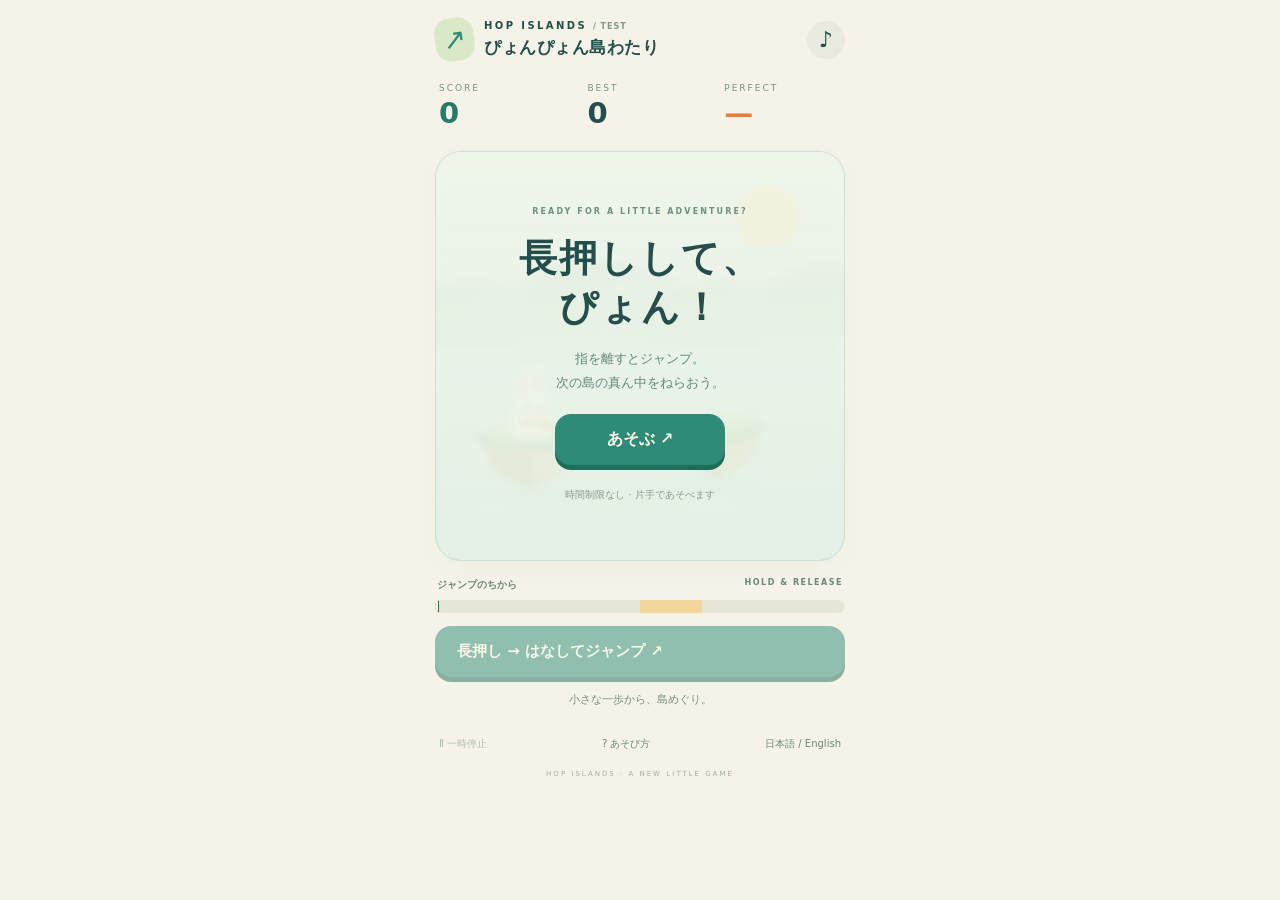
==== index.html @ eb9b7465 "Add playable Hop Islands prototype with mobile hold-and-release controls" ====
<!doctype html>
<html lang="ja"><head><meta charset="utf-8"><meta name="viewport" content="width=device-width,initial-scale=1,viewport-fit=cover"><meta name="theme-color" content="#f5f3e8"><meta name="description" content="長押しして、ぴょん！うさぎと島をわたる、片手で遊べるジャンプゲーム。"><title>ぴょんぴょん島わたり · HOP ISLANDS</title><link rel="stylesheet" href="style.css?v=1.0"></head>
<body><main>
<header><div class="logo"><span class="logo-mark" aria-hidden="true">↗</span><div><p class="eyebrow">HOP ISLANDS <span> / TEST</span></p><h1>ぴょんぴょん島わたり</h1></div></div><button id="sound" class="icon" aria-label="音を切り替え" aria-pressed="true">♪</button></header>
<section class="scoreboard" aria-label="スコア"><div><span>SCORE</span><strong id="score">0</strong></div><div><span>BEST</span><strong id="best">0</strong></div><div><span>PERFECT</span><strong id="streak">—</strong></div></section>
<section class="playfield" id="field" aria-label="島わたりゲーム"><canvas id="scene" width="780" height="820" aria-label="うさぎが次の島を目指すゲーム画面"></canvas><span class="sea-label" aria-hidden="true">A LITTLE LEAP, A NEW ADVENTURE.</span><div id="toast" aria-hidden="true"></div>
<div id="cover" class="cover"><span class="tiny">READY FOR A LITTLE ADVENTURE?</span><h2 id="coverTitle">長押しして、<br>ぴょん！</h2><p id="coverText">指を離すとジャンプ。<br>次の島の真ん中をねらおう。</p><button id="start" class="primary">あそぶ <span>↗</span></button><p class="micro" id="coverNote">時間制限なし · 片手であそべます</p></div></section>
<section class="controls"><div class="meter-label"><span id="powerLabel">ジャンプのちから</span><span id="powerWord">HOLD & RELEASE</span></div><div class="meter" id="meter" aria-hidden="true"><i id="sweet"></i><i id="fill"></i><b id="needle"></b></div><button id="jump" disabled aria-label="長押しして離すとジャンプ">長押し → はなしてジャンプ <span>↗</span></button><p id="message" role="status" aria-live="polite">小さな一歩から、島めぐり。</p></section>
<footer><button id="pause" disabled>Ⅱ 一時停止</button><button id="help">? あそび方</button><button id="language">日本語 / English</button></footer><p class="footnote">HOP ISLANDS · A NEW LITTLE GAME</p>
<dialog id="dialog" aria-labelledby="dialogTitle"><span class="tiny">HOP ISLANDS</span><h2 id="dialogTitle"></h2><p id="dialogText"></p><button id="dialogOK" class="primary">OK</button></dialog>
</main><script src="https://www.youtube.com/game_api/v1"></script><script src="engine.js?v=1.0"></script><script src="host.js?v=1.0"></script><script src="game.js?v=1.0"></script></body></html>
---- style.css ----
:root{color-scheme:light;--ink:#244e4c;--mint:#2d8b77;--paper:#f5f3e8;--orange:#f7a34e}*{box-sizing:border-box}body{margin:0;background:var(--paper);color:var(--ink);font-family:"Segoe UI",system-ui,-apple-system,sans-serif;touch-action:pan-y}button{font:inherit;cursor:pointer;color:inherit;border:0;touch-action:manipulation}button:focus-visible{outline:3px solid #e98238;outline-offset:3px}button:disabled{cursor:default;opacity:.5}main{max-width:450px;margin:auto;padding:max(18px,env(safe-area-inset-top)) 20px max(12px,env(safe-area-inset-bottom))}header{display:flex;align-items:center;justify-content:space-between;margin-bottom:22px}.logo{display:flex;gap:10px;align-items:center}.logo-mark{display:grid;place-items:center;background:#d9e8c7;color:var(--mint);font-size:28px;width:39px;height:43px;border-radius:15px;transform:rotate(-8deg)}.eyebrow{font-size:10px;letter-spacing:2.4px;font-weight:800;margin:0 0 5px}.eyebrow span{color:#81978b;letter-spacing:1px;font-size:8px}h1{font-size:17px;letter-spacing:.5px;margin:0}.icon{background:#e7eadd;width:38px;height:38px;border-radius:50%;font-size:22px}.scoreboard{display:grid;grid-template-columns:1.1fr 1fr 1fr;margin:0 4px 17px;gap:20px}.scoreboard span{display:block;font-size:9px;letter-spacing:2px;color:#789086}.scoreboard strong{font-size:29px;font-weight:850;line-height:1.4;font-variant-numeric:tabular-nums}#score{color:#237b68}#streak{color:#db863c}.playfield{position:relative;overflow:hidden;border-radius:26px;background:#d9efe8;border:1px solid #cadfd5;box-shadow:0 8px 24px #385f4b08;isolation:isolate;height:clamp(260px,calc(100svh - 330px),410px)}canvas{display:block;width:100%;height:100%;touch-action:none}.sea-label{position:absolute;bottom:15px;left:0;right:0;text-align:center;font-size:7px;letter-spacing:2px;color:#6c9c95;pointer-events:none}.cover{position:absolute;inset:0;display:flex;flex-direction:column;align-items:center;justify-content:center;background:linear-gradient(#f2f5eac9,#e8f2e7e8);text-align:center;padding:25px;backdrop-filter:blur(3px)}[hidden]{display:none!important}.tiny{font-size:8px;font-weight:800;letter-spacing:2.1px;color:#6c9183}.cover h2{font-size:38px;line-height:1.3;letter-spacing:2px;margin:18px 0 8px}.cover p{font-size:13px;line-height:1.9;color:#63877b;margin:6px 0 18px}.primary{background:var(--mint);color:#fff8e6;border-radius:16px;padding:15px 29px;min-height:48px;font-weight:750;min-width:170px;box-shadow:0 5px 0 #1e6d5b}.primary span{padding-left:25px}.cover .micro{font-size:10px;margin:20px 0 0;color:#879b85}.controls{margin-top:17px}.meter-label{display:flex;justify-content:space-between;font-size:10px;font-weight:650;color:#6b887b;margin:0 2px 8px}#powerWord{font-size:8px;letter-spacing:1.5px}.meter{position:relative;height:13px;background:#e4e6d8;border-radius:10px;overflow:hidden}.meter #sweet{position:absolute;top:0;height:100%;background:#f8d28a;left:50%;width:15%;opacity:.8}#fill{position:absolute;left:0;top:0;height:100%;width:0;background:#5caa8a;border-radius:10px}#needle{position:absolute;left:0;top:0;width:3px;height:100%;background:#fff6cf;box-shadow:0 0 0 1px #276b57}#jump{display:flex;align-items:center;justify-content:space-between;width:100%;margin-top:13px;border-radius:16px;background:var(--mint);color:#fff8e6;padding:16px 22px;font-size:15px;font-weight:750;box-shadow:0 5px 0 #1e6d5b;touch-action:none;user-select:none;-webkit-user-select:none;-webkit-touch-callout:none}#jump.charging{background:#26745e;transform:translateY(3px);box-shadow:0 2px 0 #1e6d5b}#jump span{font-size:24px;line-height:18px}#message{font-size:11px;text-align:center;min-height:17px;color:#749081;margin:15px 0 0}footer{display:flex;justify-content:space-between;margin-top:17px;gap:5px}footer button{background:transparent;font-size:10px;padding:8px 4px;color:#698778;min-height:36px}.footnote{text-align:center;letter-spacing:2px;color:#a2afa0;font-size:7px;margin:8px 0}#toast{position:absolute;top:25%;left:0;right:0;text-align:center;color:#fff9c5;text-shadow:0 2px 0 #317464,0 0 20px #26675766;font-size:31px;font-weight:900;letter-spacing:1px;pointer-events:none}#toast small{display:block;font-size:14px;margin-top:5px}dialog{max-width:350px;width:calc(100% - 36px);border:1px solid #bdd3bd;border-radius:24px;background:var(--paper);color:var(--ink);padding:28px}dialog::backdrop{background:#183d4466;backdrop-filter:blur(5px)}dialog h2{font-size:25px}dialog p{font-size:13px;line-height:1.9;margin-bottom:24px;white-space:pre-line}@media(max-width:350px){main{padding-inline:14px}h1{font-size:15px}.cover h2{font-size:32px}.eyebrow{font-size:9px}}@media(max-height:700px){main{padding-top:max(10px,env(safe-area-inset-top))}header{margin-bottom:14px}.scoreboard{margin-bottom:10px}.controls{margin-top:12px}footer{margin-top:10px}.cover h2{font-size:31px;margin-top:12px}.cover p{font-size:12px;margin-bottom:12px}.cover .micro{margin-top:14px}}@media(prefers-reduced-motion:reduce){*{scroll-behavior:auto!important}}
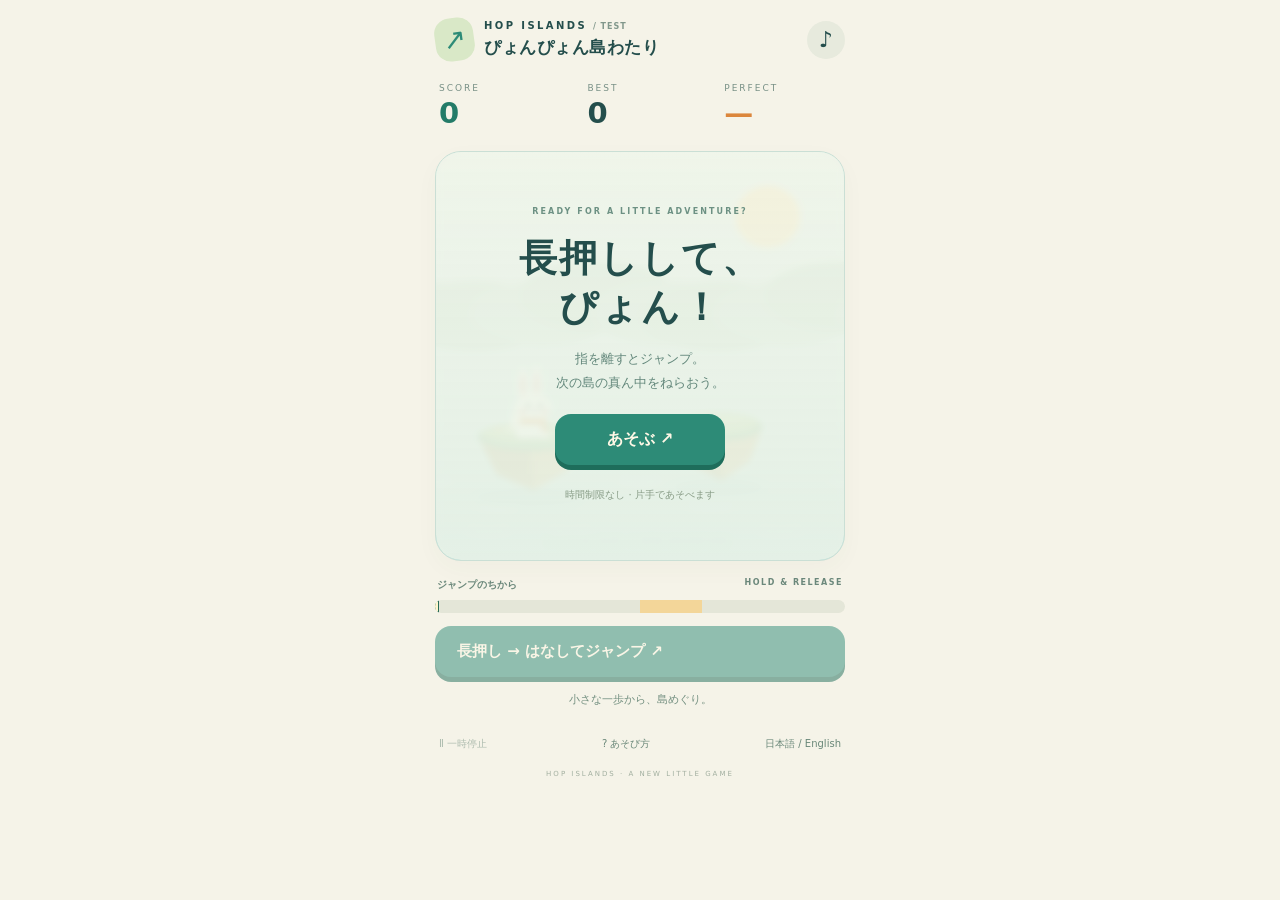
==== commit d8f13cbc: "Harden Playables pause, readiness and cloud saves; add SDK test lab" ====
--- a/index.html
+++ b/index.html
@@ -1,11 +1,11 @@
 <!doctype html>
-<html lang="ja"><head><meta charset="utf-8"><meta name="viewport" content="width=device-width,initial-scale=1,viewport-fit=cover"><meta name="theme-color" content="#f5f3e8"><meta name="description" content="長押しして、ぴょん！うさぎと島をわたる、片手で遊べるジャンプゲーム。"><title>ぴょんぴょん島わたり · HOP ISLANDS</title><link rel="stylesheet" href="style.css?v=1.0"></head>
+<html lang="ja"><head><meta charset="utf-8"><meta name="viewport" content="width=device-width,initial-scale=1,viewport-fit=cover"><meta name="theme-color" content="#f5f3e8"><meta name="description" content="長押しして、ぴょん！うさぎと島をわたる、片手で遊べるジャンプゲーム。"><title>ぴょんぴょん島わたり · HOP ISLANDS</title><link rel="stylesheet" href="style.css?v=1.1"></head>
 <body><main>
 <header><div class="logo"><span class="logo-mark" aria-hidden="true">↗</span><div><p class="eyebrow">HOP ISLANDS <span> / TEST</span></p><h1>ぴょんぴょん島わたり</h1></div></div><button id="sound" class="icon" aria-label="音を切り替え" aria-pressed="true">♪</button></header>
 <section class="scoreboard" aria-label="スコア"><div><span>SCORE</span><strong id="score">0</strong></div><div><span>BEST</span><strong id="best">0</strong></div><div><span>PERFECT</span><strong id="streak">—</strong></div></section>
 <section class="playfield" id="field" aria-label="島わたりゲーム"><canvas id="scene" width="780" height="820" aria-label="うさぎが次の島を目指すゲーム画面"></canvas><span class="sea-label" aria-hidden="true">A LITTLE LEAP, A NEW ADVENTURE.</span><div id="toast" aria-hidden="true"></div>
-<div id="cover" class="cover"><span class="tiny">READY FOR A LITTLE ADVENTURE?</span><h2 id="coverTitle">長押しして、<br>ぴょん！</h2><p id="coverText">指を離すとジャンプ。<br>次の島の真ん中をねらおう。</p><button id="start" class="primary">あそぶ <span>↗</span></button><p class="micro" id="coverNote">時間制限なし · 片手であそべます</p></div></section>
+<div id="cover" class="cover"><span class="tiny">READY FOR A LITTLE ADVENTURE?</span><h2 id="coverTitle">読み込み中… / Loading…</h2><p id="coverText">ゲームを準備しています。 / Preparing your game.</p><button id="start" class="primary">あそぶ <span>↗</span></button><p class="micro" id="coverNote">時間制限なし · 片手であそべます</p></div></section>
 <section class="controls"><div class="meter-label"><span id="powerLabel">ジャンプのちから</span><span id="powerWord">HOLD & RELEASE</span></div><div class="meter" id="meter" aria-hidden="true"><i id="sweet"></i><i id="fill"></i><b id="needle"></b></div><button id="jump" disabled aria-label="長押しして離すとジャンプ">長押し → はなしてジャンプ <span>↗</span></button><p id="message" role="status" aria-live="polite">小さな一歩から、島めぐり。</p></section>
 <footer><button id="pause" disabled>Ⅱ 一時停止</button><button id="help">? あそび方</button><button id="language">日本語 / English</button></footer><p class="footnote">HOP ISLANDS · A NEW LITTLE GAME</p>
 <dialog id="dialog" aria-labelledby="dialogTitle"><span class="tiny">HOP ISLANDS</span><h2 id="dialogTitle"></h2><p id="dialogText"></p><button id="dialogOK" class="primary">OK</button></dialog>
-</main><script src="https://www.youtube.com/game_api/v1"></script><script src="engine.js?v=1.0"></script><script src="host.js?v=1.0"></script><script src="game.js?v=1.0"></script></body></html>
+</main><script src="https://www.youtube.com/game_api/v1"></script><script src="engine.js?v=1.1"></script><script src="host.js?v=1.1"></script><script src="game.js?v=1.1"></script></body></html>
--- a/style.css
+++ b/style.css
@@ -1 +1,2 @@
 :root{color-scheme:light;--ink:#244e4c;--mint:#2d8b77;--paper:#f5f3e8;--orange:#f7a34e}*{box-sizing:border-box}body{margin:0;background:var(--paper);color:var(--ink);font-family:"Segoe UI",system-ui,-apple-system,sans-serif;touch-action:pan-y}button{font:inherit;cursor:pointer;color:inherit;border:0;touch-action:manipulation}button:focus-visible{outline:3px solid #e98238;outline-offset:3px}button:disabled{cursor:default;opacity:.5}main{max-width:450px;margin:auto;padding:max(18px,env(safe-area-inset-top)) 20px max(12px,env(safe-area-inset-bottom))}header{display:flex;align-items:center;justify-content:space-between;margin-bottom:22px}.logo{display:flex;gap:10px;align-items:center}.logo-mark{display:grid;place-items:center;background:#d9e8c7;color:var(--mint);font-size:28px;width:39px;height:43px;border-radius:15px;transform:rotate(-8deg)}.eyebrow{font-size:10px;letter-spacing:2.4px;font-weight:800;margin:0 0 5px}.eyebrow span{color:#81978b;letter-spacing:1px;font-size:8px}h1{font-size:17px;letter-spacing:.5px;margin:0}.icon{background:#e7eadd;width:38px;height:38px;border-radius:50%;font-size:22px}.scoreboard{display:grid;grid-template-columns:1.1fr 1fr 1fr;margin:0 4px 17px;gap:20px}.scoreboard span{display:block;font-size:9px;letter-spacing:2px;color:#789086}.scoreboard strong{font-size:29px;font-weight:850;line-height:1.4;font-variant-numeric:tabular-nums}#score{color:#237b68}#streak{color:#db863c}.playfield{position:relative;overflow:hidden;border-radius:26px;background:#d9efe8;border:1px solid #cadfd5;box-shadow:0 8px 24px #385f4b08;isolation:isolate;height:clamp(260px,calc(100svh - 330px),410px)}canvas{display:block;width:100%;height:100%;touch-action:none}.sea-label{position:absolute;bottom:15px;left:0;right:0;text-align:center;font-size:7px;letter-spacing:2px;color:#6c9c95;pointer-events:none}.cover{position:absolute;inset:0;display:flex;flex-direction:column;align-items:center;justify-content:center;background:linear-gradient(#f2f5eac9,#e8f2e7e8);text-align:center;padding:25px;backdrop-filter:blur(3px)}[hidden]{display:none!important}.tiny{font-size:8px;font-weight:800;letter-spacing:2.1px;color:#6c9183}.cover h2{font-size:38px;line-height:1.3;letter-spacing:2px;margin:18px 0 8px}.cover p{font-size:13px;line-height:1.9;color:#63877b;margin:6px 0 18px}.primary{background:var(--mint);color:#fff8e6;border-radius:16px;padding:15px 29px;min-height:48px;font-weight:750;min-width:170px;box-shadow:0 5px 0 #1e6d5b}.primary span{padding-left:25px}.cover .micro{font-size:10px;margin:20px 0 0;color:#879b85}.controls{margin-top:17px}.meter-label{display:flex;justify-content:space-between;font-size:10px;font-weight:650;color:#6b887b;margin:0 2px 8px}#powerWord{font-size:8px;letter-spacing:1.5px}.meter{position:relative;height:13px;background:#e4e6d8;border-radius:10px;overflow:hidden}.meter #sweet{position:absolute;top:0;height:100%;background:#f8d28a;left:50%;width:15%;opacity:.8}#fill{position:absolute;left:0;top:0;height:100%;width:0;background:#5caa8a;border-radius:10px}#needle{position:absolute;left:0;top:0;width:3px;height:100%;background:#fff6cf;box-shadow:0 0 0 1px #276b57}#jump{display:flex;align-items:center;justify-content:space-between;width:100%;margin-top:13px;border-radius:16px;background:var(--mint);color:#fff8e6;padding:16px 22px;font-size:15px;font-weight:750;box-shadow:0 5px 0 #1e6d5b;touch-action:none;user-select:none;-webkit-user-select:none;-webkit-touch-callout:none}#jump.charging{background:#26745e;transform:translateY(3px);box-shadow:0 2px 0 #1e6d5b}#jump span{font-size:24px;line-height:18px}#message{font-size:11px;text-align:center;min-height:17px;color:#749081;margin:15px 0 0}footer{display:flex;justify-content:space-between;margin-top:17px;gap:5px}footer button{background:transparent;font-size:10px;padding:8px 4px;color:#698778;min-height:36px}.footnote{text-align:center;letter-spacing:2px;color:#a2afa0;font-size:7px;margin:8px 0}#toast{position:absolute;top:25%;left:0;right:0;text-align:center;color:#fff9c5;text-shadow:0 2px 0 #317464,0 0 20px #26675766;font-size:31px;font-weight:900;letter-spacing:1px;pointer-events:none}#toast small{display:block;font-size:14px;margin-top:5px}dialog{max-width:350px;width:calc(100% - 36px);border:1px solid #bdd3bd;border-radius:24px;background:var(--paper);color:var(--ink);padding:28px}dialog::backdrop{background:#183d4466;backdrop-filter:blur(5px)}dialog h2{font-size:25px}dialog p{font-size:13px;line-height:1.9;margin-bottom:24px;white-space:pre-line}@media(max-width:350px){main{padding-inline:14px}h1{font-size:15px}.cover h2{font-size:32px}.eyebrow{font-size:9px}}@media(max-height:700px){main{padding-top:max(10px,env(safe-area-inset-top))}header{margin-bottom:14px}.scoreboard{margin-bottom:10px}.controls{margin-top:12px}footer{margin-top:10px}.cover h2{font-size:31px;margin-top:12px}.cover p{font-size:12px;margin-bottom:12px}.cover .micro{margin-top:14px}}@media(prefers-reduced-motion:reduce){*{scroll-behavior:auto!important}}
+html,body{touch-action:pan-y pinch-zoom!important}
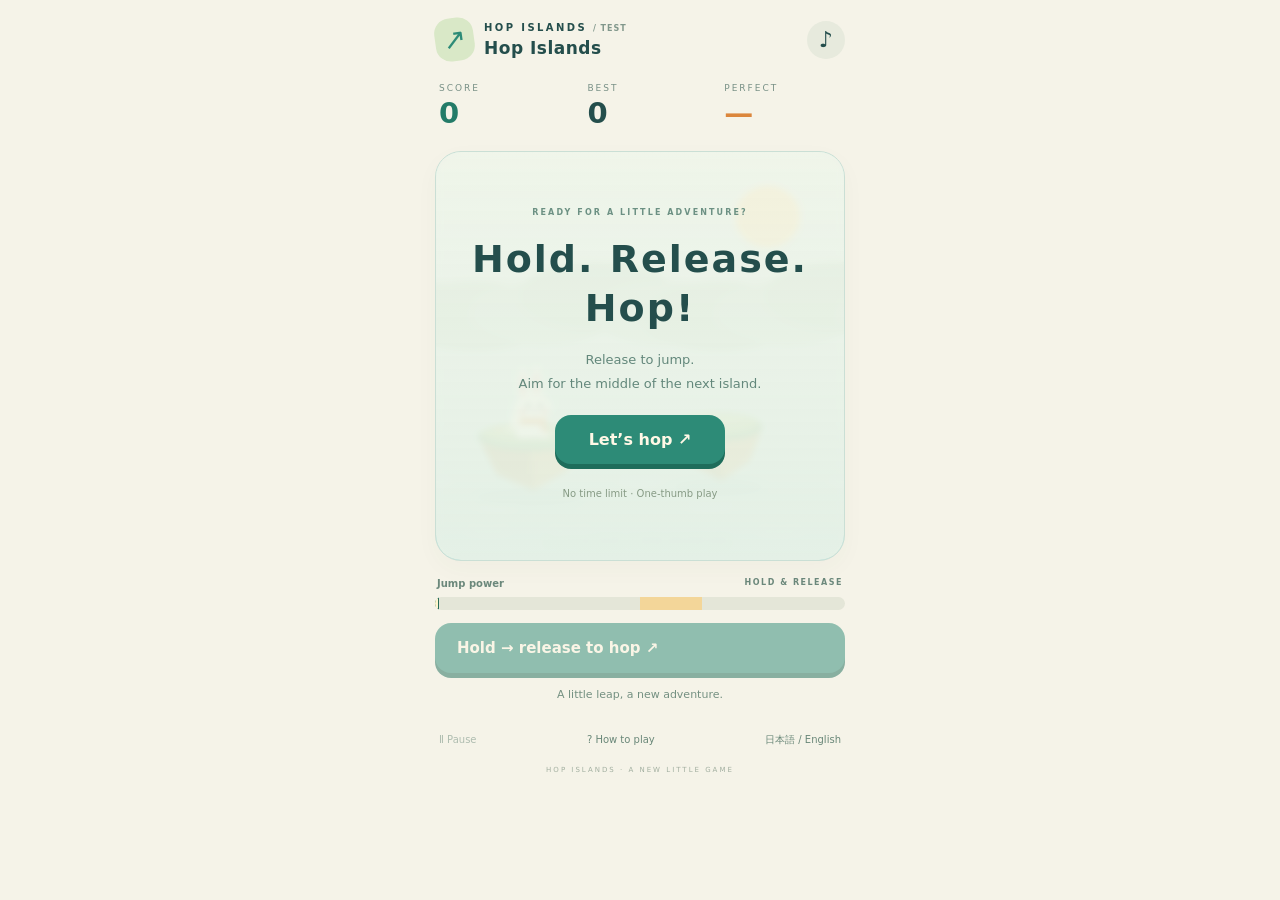
==== commit ab473a94: "Add complete Japanese/English UI and language selection" ====
--- a/index.html
+++ b/index.html
@@ -1,5 +1,5 @@
 <!doctype html>
-<html lang="ja"><head><meta charset="utf-8"><meta name="viewport" content="width=device-width,initial-scale=1,viewport-fit=cover"><meta name="theme-color" content="#f5f3e8"><meta name="description" content="長押しして、ぴょん！うさぎと島をわたる、片手で遊べるジャンプゲーム。"><title>ぴょんぴょん島わたり · HOP ISLANDS</title><link rel="stylesheet" href="style.css?v=1.1"></head>
+<html lang="ja"><head><meta charset="utf-8"><meta name="viewport" content="width=device-width,initial-scale=1,viewport-fit=cover"><meta name="theme-color" content="#f5f3e8"><meta name="description" content="長押しして、ぴょん！うさぎと島をわたる、片手で遊べるジャンプゲーム。"><title>ぴょんぴょん島わたり · HOP ISLANDS</title><link rel="stylesheet" href="style.css?v=lang1"></head>
 <body><main>
 <header><div class="logo"><span class="logo-mark" aria-hidden="true">↗</span><div><p class="eyebrow">HOP ISLANDS <span> / TEST</span></p><h1>ぴょんぴょん島わたり</h1></div></div><button id="sound" class="icon" aria-label="音を切り替え" aria-pressed="true">♪</button></header>
 <section class="scoreboard" aria-label="スコア"><div><span>SCORE</span><strong id="score">0</strong></div><div><span>BEST</span><strong id="best">0</strong></div><div><span>PERFECT</span><strong id="streak">—</strong></div></section>
@@ -8,4 +8,4 @@
 <section class="controls"><div class="meter-label"><span id="powerLabel">ジャンプのちから</span><span id="powerWord">HOLD & RELEASE</span></div><div class="meter" id="meter" aria-hidden="true"><i id="sweet"></i><i id="fill"></i><b id="needle"></b></div><button id="jump" disabled aria-label="長押しして離すとジャンプ">長押し → はなしてジャンプ <span>↗</span></button><p id="message" role="status" aria-live="polite">小さな一歩から、島めぐり。</p></section>
 <footer><button id="pause" disabled>Ⅱ 一時停止</button><button id="help">? あそび方</button><button id="language">日本語 / English</button></footer><p class="footnote">HOP ISLANDS · A NEW LITTLE GAME</p>
 <dialog id="dialog" aria-labelledby="dialogTitle"><span class="tiny">HOP ISLANDS</span><h2 id="dialogTitle"></h2><p id="dialogText"></p><button id="dialogOK" class="primary">OK</button></dialog>
-</main><script src="https://www.youtube.com/game_api/v1"></script><script src="engine.js?v=1.1"></script><script src="host.js?v=1.1"></script><script src="game.js?v=1.1"></script></body></html>
+</main><script src="https://www.youtube.com/game_api/v1"></script><script src="engine.js?v=1.1"></script><script src="host.js?v=1.1"></script><script src="game.js?v=lang1"></script></body></html>
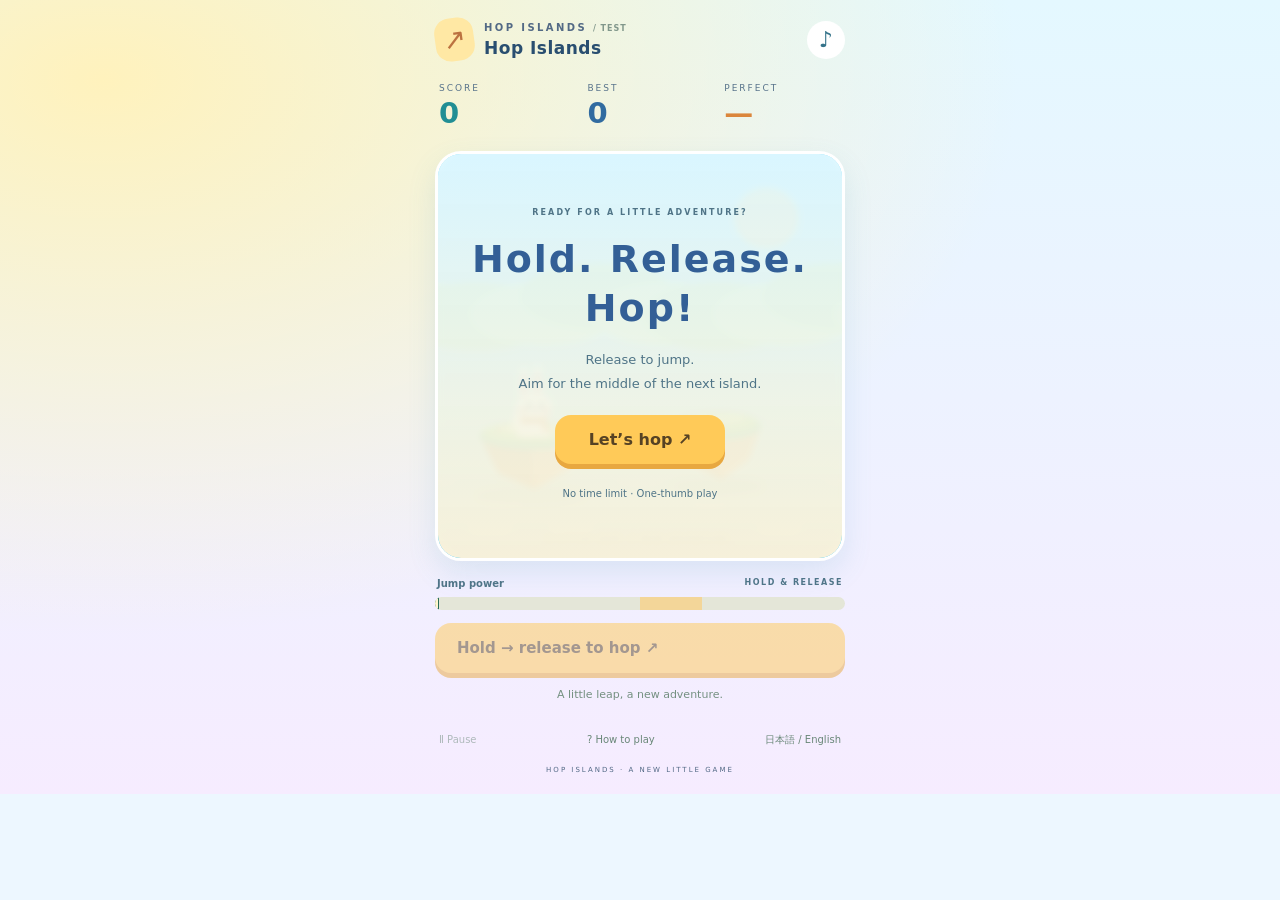
==== commit 0e356f92: "Bright pop visuals and sparkling sound effects" ====
--- a/index.html
+++ b/index.html
@@ -1,5 +1,5 @@
 <!doctype html>
-<html lang="ja"><head><meta charset="utf-8"><meta name="viewport" content="width=device-width,initial-scale=1,viewport-fit=cover"><meta name="theme-color" content="#f5f3e8"><meta name="description" content="長押しして、ぴょん！うさぎと島をわたる、片手で遊べるジャンプゲーム。"><title>ぴょんぴょん島わたり · HOP ISLANDS</title><link rel="stylesheet" href="style.css?v=lang1"></head>
+<html lang="ja"><head><meta charset="utf-8"><meta name="viewport" content="width=device-width,initial-scale=1,viewport-fit=cover"><meta name="theme-color" content="#f5f3e8"><meta name="description" content="長押しして、ぴょん！うさぎと島をわたる、片手で遊べるジャンプゲーム。"><title>ぴょんぴょん島わたり · HOP ISLANDS</title><link rel="stylesheet" href="style.css?v=pop1"></head>
 <body><main>
 <header><div class="logo"><span class="logo-mark" aria-hidden="true">↗</span><div><p class="eyebrow">HOP ISLANDS <span> / TEST</span></p><h1>ぴょんぴょん島わたり</h1></div></div><button id="sound" class="icon" aria-label="音を切り替え" aria-pressed="true">♪</button></header>
 <section class="scoreboard" aria-label="スコア"><div><span>SCORE</span><strong id="score">0</strong></div><div><span>BEST</span><strong id="best">0</strong></div><div><span>PERFECT</span><strong id="streak">—</strong></div></section>
@@ -8,4 +8,4 @@
 <section class="controls"><div class="meter-label"><span id="powerLabel">ジャンプのちから</span><span id="powerWord">HOLD & RELEASE</span></div><div class="meter" id="meter" aria-hidden="true"><i id="sweet"></i><i id="fill"></i><b id="needle"></b></div><button id="jump" disabled aria-label="長押しして離すとジャンプ">長押し → はなしてジャンプ <span>↗</span></button><p id="message" role="status" aria-live="polite">小さな一歩から、島めぐり。</p></section>
 <footer><button id="pause" disabled>Ⅱ 一時停止</button><button id="help">? あそび方</button><button id="language">日本語 / English</button></footer><p class="footnote">HOP ISLANDS · A NEW LITTLE GAME</p>
 <dialog id="dialog" aria-labelledby="dialogTitle"><span class="tiny">HOP ISLANDS</span><h2 id="dialogTitle"></h2><p id="dialogText"></p><button id="dialogOK" class="primary">OK</button></dialog>
-</main><script src="https://www.youtube.com/game_api/v1"></script><script src="engine.js?v=1.1"></script><script src="host.js?v=1.1"></script><script src="game.js?v=lang1"></script></body></html>
+</main><script src="https://www.youtube.com/game_api/v1"></script><script src="engine.js?v=pop1"></script><script src="host.js?v=pop1"></script><script src="game.js?v=pop1"></script></body></html>
--- a/style.css
+++ b/style.css
@@ -1,2 +1,6 @@
 :root{color-scheme:light;--ink:#244e4c;--mint:#2d8b77;--paper:#f5f3e8;--orange:#f7a34e}*{box-sizing:border-box}body{margin:0;background:var(--paper);color:var(--ink);font-family:"Segoe UI",system-ui,-apple-system,sans-serif;touch-action:pan-y}button{font:inherit;cursor:pointer;color:inherit;border:0;touch-action:manipulation}button:focus-visible{outline:3px solid #e98238;outline-offset:3px}button:disabled{cursor:default;opacity:.5}main{max-width:450px;margin:auto;padding:max(18px,env(safe-area-inset-top)) 20px max(12px,env(safe-area-inset-bottom))}header{display:flex;align-items:center;justify-content:space-between;margin-bottom:22px}.logo{display:flex;gap:10px;align-items:center}.logo-mark{display:grid;place-items:center;background:#d9e8c7;color:var(--mint);font-size:28px;width:39px;height:43px;border-radius:15px;transform:rotate(-8deg)}.eyebrow{font-size:10px;letter-spacing:2.4px;font-weight:800;margin:0 0 5px}.eyebrow span{color:#81978b;letter-spacing:1px;font-size:8px}h1{font-size:17px;letter-spacing:.5px;margin:0}.icon{background:#e7eadd;width:38px;height:38px;border-radius:50%;font-size:22px}.scoreboard{display:grid;grid-template-columns:1.1fr 1fr 1fr;margin:0 4px 17px;gap:20px}.scoreboard span{display:block;font-size:9px;letter-spacing:2px;color:#789086}.scoreboard strong{font-size:29px;font-weight:850;line-height:1.4;font-variant-numeric:tabular-nums}#score{color:#237b68}#streak{color:#db863c}.playfield{position:relative;overflow:hidden;border-radius:26px;background:#d9efe8;border:1px solid #cadfd5;box-shadow:0 8px 24px #385f4b08;isolation:isolate;height:clamp(260px,calc(100svh - 330px),410px)}canvas{display:block;width:100%;height:100%;touch-action:none}.sea-label{position:absolute;bottom:15px;left:0;right:0;text-align:center;font-size:7px;letter-spacing:2px;color:#6c9c95;pointer-events:none}.cover{position:absolute;inset:0;display:flex;flex-direction:column;align-items:center;justify-content:center;background:linear-gradient(#f2f5eac9,#e8f2e7e8);text-align:center;padding:25px;backdrop-filter:blur(3px)}[hidden]{display:none!important}.tiny{font-size:8px;font-weight:800;letter-spacing:2.1px;color:#6c9183}.cover h2{font-size:38px;line-height:1.3;letter-spacing:2px;margin:18px 0 8px}.cover p{font-size:13px;line-height:1.9;color:#63877b;margin:6px 0 18px}.primary{background:var(--mint);color:#fff8e6;border-radius:16px;padding:15px 29px;min-height:48px;font-weight:750;min-width:170px;box-shadow:0 5px 0 #1e6d5b}.primary span{padding-left:25px}.cover .micro{font-size:10px;margin:20px 0 0;color:#879b85}.controls{margin-top:17px}.meter-label{display:flex;justify-content:space-between;font-size:10px;font-weight:650;color:#6b887b;margin:0 2px 8px}#powerWord{font-size:8px;letter-spacing:1.5px}.meter{position:relative;height:13px;background:#e4e6d8;border-radius:10px;overflow:hidden}.meter #sweet{position:absolute;top:0;height:100%;background:#f8d28a;left:50%;width:15%;opacity:.8}#fill{position:absolute;left:0;top:0;height:100%;width:0;background:#5caa8a;border-radius:10px}#needle{position:absolute;left:0;top:0;width:3px;height:100%;background:#fff6cf;box-shadow:0 0 0 1px #276b57}#jump{display:flex;align-items:center;justify-content:space-between;width:100%;margin-top:13px;border-radius:16px;background:var(--mint);color:#fff8e6;padding:16px 22px;font-size:15px;font-weight:750;box-shadow:0 5px 0 #1e6d5b;touch-action:none;user-select:none;-webkit-user-select:none;-webkit-touch-callout:none}#jump.charging{background:#26745e;transform:translateY(3px);box-shadow:0 2px 0 #1e6d5b}#jump span{font-size:24px;line-height:18px}#message{font-size:11px;text-align:center;min-height:17px;color:#749081;margin:15px 0 0}footer{display:flex;justify-content:space-between;margin-top:17px;gap:5px}footer button{background:transparent;font-size:10px;padding:8px 4px;color:#698778;min-height:36px}.footnote{text-align:center;letter-spacing:2px;color:#a2afa0;font-size:7px;margin:8px 0}#toast{position:absolute;top:25%;left:0;right:0;text-align:center;color:#fff9c5;text-shadow:0 2px 0 #317464,0 0 20px #26675766;font-size:31px;font-weight:900;letter-spacing:1px;pointer-events:none}#toast small{display:block;font-size:14px;margin-top:5px}dialog{max-width:350px;width:calc(100% - 36px);border:1px solid #bdd3bd;border-radius:24px;background:var(--paper);color:var(--ink);padding:28px}dialog::backdrop{background:#183d4466;backdrop-filter:blur(5px)}dialog h2{font-size:25px}dialog p{font-size:13px;line-height:1.9;margin-bottom:24px;white-space:pre-line}@media(max-width:350px){main{padding-inline:14px}h1{font-size:15px}.cover h2{font-size:32px}.eyebrow{font-size:9px}}@media(max-height:700px){main{padding-top:max(10px,env(safe-area-inset-top))}header{margin-bottom:14px}.scoreboard{margin-bottom:10px}.controls{margin-top:12px}footer{margin-top:10px}.cover h2{font-size:31px;margin-top:12px}.cover p{font-size:12px;margin-bottom:12px}.cover .micro{margin-top:14px}}@media(prefers-reduced-motion:reduce){*{scroll-behavior:auto!important}}
 html,body{touch-action:pan-y pinch-zoom!important}
+
+/* Pop edition: clear, bright surfaces with strong text contrast. */
+:root{color-scheme:light;--ink:#294e70;--dim:#586c89;--muted:#526985;--gold:#efac31;--mint:#238b9b}html{background:#edf7ff;color:#294e70}body{color:#294e70;background:radial-gradient(ellipse at 8% 10%,#fff2bd,transparent 55%),linear-gradient(#e4f8ff,#f6ecff)}h1{font-weight:850}button{border-radius:14px}dialog{background:#f8fbff;color:#294e70;border:3px solid #fff;box-shadow:0 18px 60px #46729b33}dialog p,#dialogBody{color:#4c6483}dialog::backdrop{background:#365b7d66}.eyebrow,.subtitle,.sub,.tip,.hint,.footnote,.muted,footer,.language-row{color:#526985}#startup{background:#edf7ff;color:#294e70}#startup p{color:#526985}.language-row select{background:#fff;color:#294e70}button:focus-visible{outline-color:#dc578f}
+:root{--paper:#e9f9ff;--mint:#218f91;--orange:#ffb73f}.logo-mark{background:#ffe8a4;color:#bc7240}.icon{background:#fff;color:#35738a}.playfield{border:3px solid #fff;background:#b7edfa;box-shadow:0 12px 28px #56a1b825}.cover{background:linear-gradient(#ddf7ffdf,#fff2d8eb)}.cover h2{color:#335f96}.cover p,.cover .micro,.tiny,.meter-label,.sea-label{color:#4f7487}.primary,#jump{background:#ffca58;color:#564224;box-shadow:0 5px 0 #e8a840}#jump.charging{background:#ffb4d4}.power-meter{background:#d4e7ed}.scoreboard span{color:#58738b}.scoreboard strong{color:#316ba0}#score{color:#218e94}nav button{background:#fff;color:#365f7e}
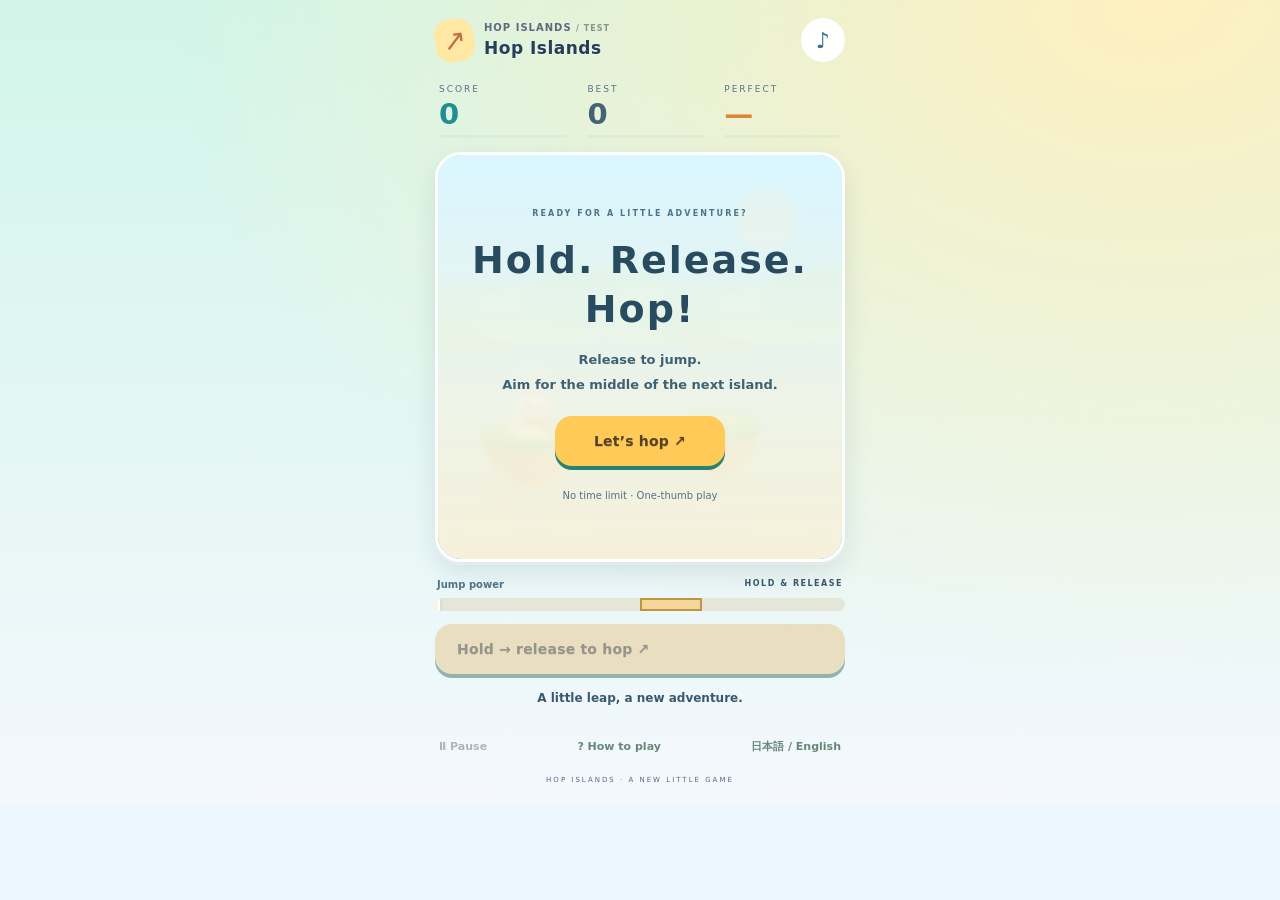
==== commit cc5938c8: "Improve touch clarity, visual guidance and replay goals" ====
--- a/index.html
+++ b/index.html
@@ -1,6 +1,6 @@
 <!doctype html>
-<html lang="ja"><head><meta charset="utf-8"><meta name="viewport" content="width=device-width,initial-scale=1,viewport-fit=cover"><meta name="theme-color" content="#f5f3e8"><meta name="description" content="長押しして、ぴょん！うさぎと島をわたる、片手で遊べるジャンプゲーム。"><title>ぴょんぴょん島わたり · HOP ISLANDS</title><link rel="stylesheet" href="style.css?v=pop1"></head>
-<body><main>
+<html lang="ja"><head><meta charset="utf-8"><meta name="viewport" content="width=device-width,initial-scale=1,viewport-fit=cover"><meta name="theme-color" content="#f5f3e8"><meta name="description" content="長押しして、ぴょん！うさぎと島をわたる、片手で遊べるジャンプゲーム。"><title>ぴょんぴょん島わたり · HOP ISLANDS</title><link rel="stylesheet" href="style.css?v=pop1"><link rel="stylesheet" href="quality.css?v=quality1"></head>
+<body data-quality="1"><main>
 <header><div class="logo"><span class="logo-mark" aria-hidden="true">↗</span><div><p class="eyebrow">HOP ISLANDS <span> / TEST</span></p><h1>ぴょんぴょん島わたり</h1></div></div><button id="sound" class="icon" aria-label="音を切り替え" aria-pressed="true">♪</button></header>
 <section class="scoreboard" aria-label="スコア"><div><span>SCORE</span><strong id="score">0</strong></div><div><span>BEST</span><strong id="best">0</strong></div><div><span>PERFECT</span><strong id="streak">—</strong></div></section>
 <section class="playfield" id="field" aria-label="島わたりゲーム"><canvas id="scene" width="780" height="820" aria-label="うさぎが次の島を目指すゲーム画面"></canvas><span class="sea-label" aria-hidden="true">A LITTLE LEAP, A NEW ADVENTURE.</span><div id="toast" aria-hidden="true"></div>
@@ -8,4 +8,4 @@
 <section class="controls"><div class="meter-label"><span id="powerLabel">ジャンプのちから</span><span id="powerWord">HOLD & RELEASE</span></div><div class="meter" id="meter" aria-hidden="true"><i id="sweet"></i><i id="fill"></i><b id="needle"></b></div><button id="jump" disabled aria-label="長押しして離すとジャンプ">長押し → はなしてジャンプ <span>↗</span></button><p id="message" role="status" aria-live="polite">小さな一歩から、島めぐり。</p></section>
 <footer><button id="pause" disabled>Ⅱ 一時停止</button><button id="help">? あそび方</button><button id="language">日本語 / English</button></footer><p class="footnote">HOP ISLANDS · A NEW LITTLE GAME</p>
 <dialog id="dialog" aria-labelledby="dialogTitle"><span class="tiny">HOP ISLANDS</span><h2 id="dialogTitle"></h2><p id="dialogText"></p><button id="dialogOK" class="primary">OK</button></dialog>
-</main><script src="https://www.youtube.com/game_api/v1"></script><script src="engine.js?v=pop1"></script><script src="host.js?v=pop1"></script><script src="game.js?v=pop1"></script></body></html>
+</main><script src="https://www.youtube.com/game_api/v1"></script><script src="engine.js?v=pop1"></script><script src="host.js?v=pop1"></script><script src="game.js?v=quality1"></script></body></html>
--- a/quality.css
+++ b/quality.css
@@ -0,0 +1,5 @@
+:root{--quality-accent:#23997d;--quality-sky:#d1f5e9;--quality-warm:#fff0bf}
+/* Quality pass: contrast, hierarchy, touch affordances. No new timers or SDK hooks. */
+body{background:radial-gradient(ellipse at 90% 0,var(--quality-warm),transparent 60%),linear-gradient(var(--quality-sky),#f4f8fd);color:#2d405a}main{filter:none}header h1,h1{color:#253e5a;text-shadow:0 1px #fff9}header{gap:12px}.eyebrow{color:#5c6980;font-weight:850;letter-spacing:1px}button,select{font-weight:750}button{transition:transform .1s,box-shadow .1s,filter .1s}button:not(:disabled):active{transform:translateY(2px) scale(.98);filter:brightness(.97)}button:focus-visible,select:focus-visible,input:focus-visible{outline:3px solid var(--quality-accent);outline-offset:3px}button:disabled{cursor:default;filter:saturate(.5);opacity:.55}button.primary,.primary,#jump,#drop,#hold,#bite,#walk{min-height:50px;font-size:14px;letter-spacing:.2px;border-radius:17px;box-shadow:0 4px 0 color-mix(in srgb,var(--quality-accent) 75%,#294151);text-shadow:0 1px #0002}#message,#hint,.hint,.instruction,.gesture-note{color:#385970;font-size:12px;line-height:1.55;font-weight:700}#message,#hint{font-variant-numeric:tabular-nums}.utility,.language-row,footer{color:#526b7b}footer{font-size:10px}footer button{min-height:40px;font-size:11px}dialog{border-color:#fff;background:#fffdf1;box-shadow:0 20px 70px #25385842}dialog h2{color:#2f465e}dialog p{color:#476174;line-height:1.75}.next-goal{padding:10px 13px;border:1px solid #d0dfda;border-radius:12px;background:#edf7eb;color:#325c52!important;font-size:13px!important;font-weight:800}.stage,#field,.board-wrap{box-shadow:0 10px 24px #3b657422,0 3px 0 #fff8}.stage,.field{border-color:#fff}.hud small,.scoreboard small,.stat small{color:#516a77;font-size:10px}.hud strong,.scoreboard strong{font-variant-numeric:tabular-nums}.controls button,[data-dir]{min-height:48px}#powerWord,#echoText,#gateText{color:#3a566b;font-weight:850}#power .sweet,#sweet{background:#ffdb5e;border:2px solid #b6811c}#sun{min-width:48px;min-height:48px}input[type=range]{min-height:42px;accent-color:var(--quality-accent)}.cell.can-place:not(.filled)::after{content:'';position:absolute;width:5px;height:5px;border-radius:50%;background:#365f9bb0;left:calc(50% - 2.5px);top:calc(50% - 2.5px);pointer-events:none}.cell{position:relative}.cell.preview{outline:2px solid #fff;outline-offset:-3px;filter:brightness(1.12)}.cell.line-hint{box-shadow:inset 0 0 0 3px #fff3aa,0 0 12px #ffce5a}.piece.selected{outline:3px solid #6077c8;outline-offset:2px}.piece.blocked{opacity:.6}#pace{font-size:10px;background:#244456eb;color:#fff8dc}#toast,#callout{font-weight:950}#welcome p,#coverText,#intro p{color:#3e6272;font-weight:650}#welcome h2,#coverTitle{color:#294b60}#needle{box-shadow:0 0 0 2px #fff,0 1px 5px #26394f66}#fitRange{background:#89d7a3;border:1px solid #367657}.hearts{color:#c65575!important}.hud>div,.scoreboard>div{border-color:#fff;box-shadow:0 3px 0 #7797a214}button.round,button.icon,#settings,#sound,#pause{min-height:44px;min-width:44px}#best,.best{color:#426475;font-weight:850}
+@media(max-height:650px) and (orientation:portrait){#message,#hint,.hint,.instruction,.gesture-note{font-size:10px}.eyebrow{font-size:8px}.primary,button.primary,#jump,#drop,#hold,#bite,#walk{min-height:48px;font-size:12px}footer{font-size:8px}footer button{min-height:32px}.hud small,.scoreboard small{font-size:9px}.controls{gap:6px;margin-top:8px}.controls button{min-height:44px}.stage-top #pause{min-height:36px;min-width:36px}#pace{font-size:8px}}
+@media(prefers-reduced-motion:reduce){*,*::before,*::after{animation:none!important;transition:none!important;scroll-behavior:auto!important}}
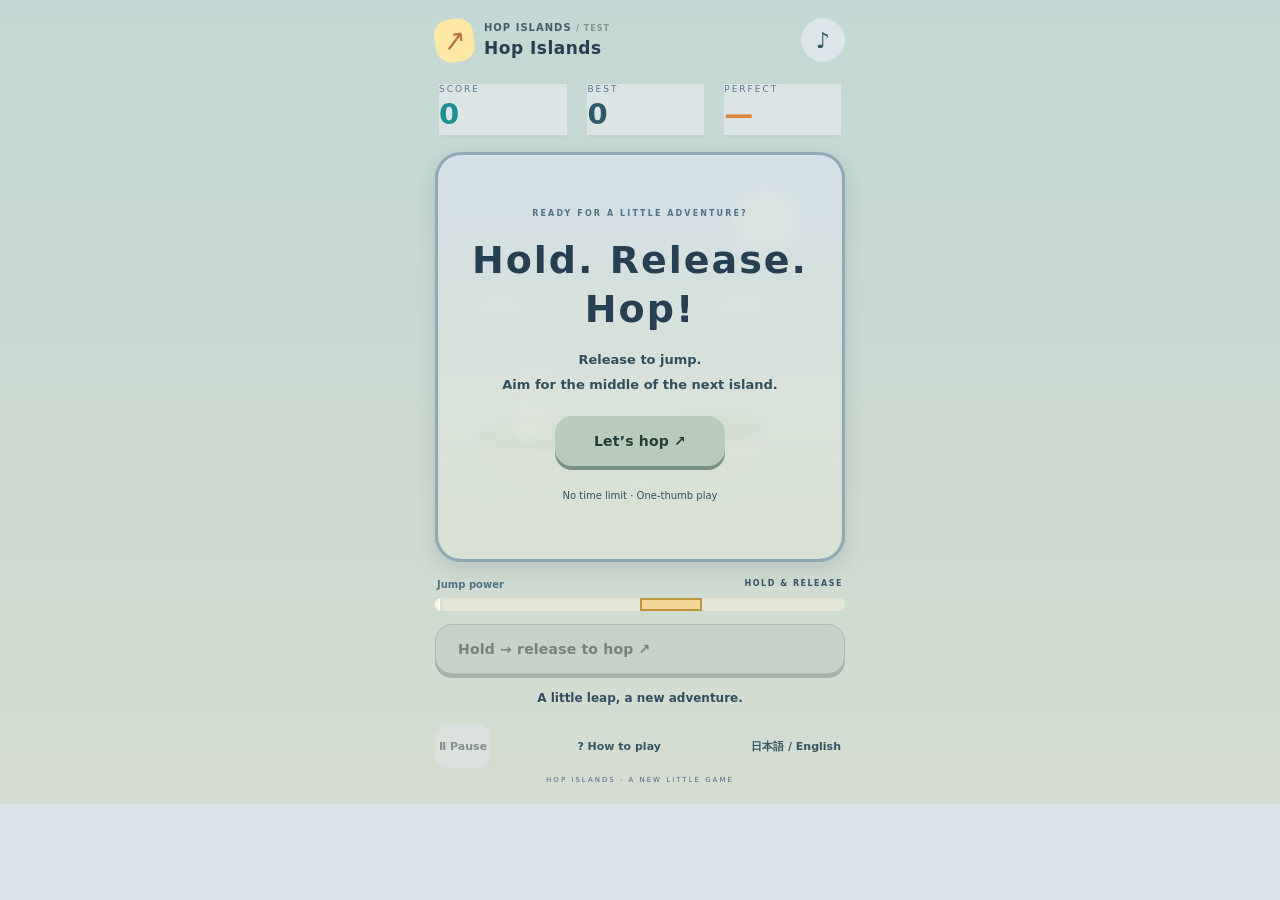
==== commit e1f9f6e1: "Improve readability with calmer colors and contrast" ====
--- a/index.html
+++ b/index.html
@@ -1,5 +1,5 @@
 <!doctype html>
-<html lang="ja"><head><meta charset="utf-8"><meta name="viewport" content="width=device-width,initial-scale=1,viewport-fit=cover"><meta name="theme-color" content="#f5f3e8"><meta name="description" content="長押しして、ぴょん！うさぎと島をわたる、片手で遊べるジャンプゲーム。"><title>ぴょんぴょん島わたり · HOP ISLANDS</title><link rel="stylesheet" href="style.css?v=pop1"><link rel="stylesheet" href="quality.css?v=quality1"></head>
+<html lang="ja"><head><meta charset="utf-8"><meta name="viewport" content="width=device-width,initial-scale=1,viewport-fit=cover"><meta name="theme-color" content="#f5f3e8"><meta name="description" content="長押しして、ぴょん！うさぎと島をわたる、片手で遊べるジャンプゲーム。"><title>ぴょんぴょん島わたり · HOP ISLANDS</title><link rel="stylesheet" href="style.css?v=pop1"><link rel="stylesheet" href="quality.css?v=readability1"></head>
 <body data-quality="1"><main>
 <header><div class="logo"><span class="logo-mark" aria-hidden="true">↗</span><div><p class="eyebrow">HOP ISLANDS <span> / TEST</span></p><h1>ぴょんぴょん島わたり</h1></div></div><button id="sound" class="icon" aria-label="音を切り替え" aria-pressed="true">♪</button></header>
 <section class="scoreboard" aria-label="スコア"><div><span>SCORE</span><strong id="score">0</strong></div><div><span>BEST</span><strong id="best">0</strong></div><div><span>PERFECT</span><strong id="streak">—</strong></div></section>
@@ -8,4 +8,4 @@
 <section class="controls"><div class="meter-label"><span id="powerLabel">ジャンプのちから</span><span id="powerWord">HOLD & RELEASE</span></div><div class="meter" id="meter" aria-hidden="true"><i id="sweet"></i><i id="fill"></i><b id="needle"></b></div><button id="jump" disabled aria-label="長押しして離すとジャンプ">長押し → はなしてジャンプ <span>↗</span></button><p id="message" role="status" aria-live="polite">小さな一歩から、島めぐり。</p></section>
 <footer><button id="pause" disabled>Ⅱ 一時停止</button><button id="help">? あそび方</button><button id="language">日本語 / English</button></footer><p class="footnote">HOP ISLANDS · A NEW LITTLE GAME</p>
 <dialog id="dialog" aria-labelledby="dialogTitle"><span class="tiny">HOP ISLANDS</span><h2 id="dialogTitle"></h2><p id="dialogText"></p><button id="dialogOK" class="primary">OK</button></dialog>
-</main><script src="https://www.youtube.com/game_api/v1"></script><script src="engine.js?v=pop1"></script><script src="host.js?v=pop1"></script><script src="game.js?v=quality1"></script></body></html>
+</main><script src="https://www.youtube.com/game_api/v1"></script><script src="engine.js?v=pop1"></script><script src="host.js?v=pop1"></script><script src="game.js?v=readability1"></script></body></html>
--- a/quality.css
+++ b/quality.css
@@ -3,3 +3,34 @@
 body{background:radial-gradient(ellipse at 90% 0,var(--quality-warm),transparent 60%),linear-gradient(var(--quality-sky),#f4f8fd);color:#2d405a}main{filter:none}header h1,h1{color:#253e5a;text-shadow:0 1px #fff9}header{gap:12px}.eyebrow{color:#5c6980;font-weight:850;letter-spacing:1px}button,select{font-weight:750}button{transition:transform .1s,box-shadow .1s,filter .1s}button:not(:disabled):active{transform:translateY(2px) scale(.98);filter:brightness(.97)}button:focus-visible,select:focus-visible,input:focus-visible{outline:3px solid var(--quality-accent);outline-offset:3px}button:disabled{cursor:default;filter:saturate(.5);opacity:.55}button.primary,.primary,#jump,#drop,#hold,#bite,#walk{min-height:50px;font-size:14px;letter-spacing:.2px;border-radius:17px;box-shadow:0 4px 0 color-mix(in srgb,var(--quality-accent) 75%,#294151);text-shadow:0 1px #0002}#message,#hint,.hint,.instruction,.gesture-note{color:#385970;font-size:12px;line-height:1.55;font-weight:700}#message,#hint{font-variant-numeric:tabular-nums}.utility,.language-row,footer{color:#526b7b}footer{font-size:10px}footer button{min-height:40px;font-size:11px}dialog{border-color:#fff;background:#fffdf1;box-shadow:0 20px 70px #25385842}dialog h2{color:#2f465e}dialog p{color:#476174;line-height:1.75}.next-goal{padding:10px 13px;border:1px solid #d0dfda;border-radius:12px;background:#edf7eb;color:#325c52!important;font-size:13px!important;font-weight:800}.stage,#field,.board-wrap{box-shadow:0 10px 24px #3b657422,0 3px 0 #fff8}.stage,.field{border-color:#fff}.hud small,.scoreboard small,.stat small{color:#516a77;font-size:10px}.hud strong,.scoreboard strong{font-variant-numeric:tabular-nums}.controls button,[data-dir]{min-height:48px}#powerWord,#echoText,#gateText{color:#3a566b;font-weight:850}#power .sweet,#sweet{background:#ffdb5e;border:2px solid #b6811c}#sun{min-width:48px;min-height:48px}input[type=range]{min-height:42px;accent-color:var(--quality-accent)}.cell.can-place:not(.filled)::after{content:'';position:absolute;width:5px;height:5px;border-radius:50%;background:#365f9bb0;left:calc(50% - 2.5px);top:calc(50% - 2.5px);pointer-events:none}.cell{position:relative}.cell.preview{outline:2px solid #fff;outline-offset:-3px;filter:brightness(1.12)}.cell.line-hint{box-shadow:inset 0 0 0 3px #fff3aa,0 0 12px #ffce5a}.piece.selected{outline:3px solid #6077c8;outline-offset:2px}.piece.blocked{opacity:.6}#pace{font-size:10px;background:#244456eb;color:#fff8dc}#toast,#callout{font-weight:950}#welcome p,#coverText,#intro p{color:#3e6272;font-weight:650}#welcome h2,#coverTitle{color:#294b60}#needle{box-shadow:0 0 0 2px #fff,0 1px 5px #26394f66}#fitRange{background:#89d7a3;border:1px solid #367657}.hearts{color:#c65575!important}.hud>div,.scoreboard>div{border-color:#fff;box-shadow:0 3px 0 #7797a214}button.round,button.icon,#settings,#sound,#pause{min-height:44px;min-width:44px}#best,.best{color:#426475;font-weight:850}
 @media(max-height:650px) and (orientation:portrait){#message,#hint,.hint,.instruction,.gesture-note{font-size:10px}.eyebrow{font-size:8px}.primary,button.primary,#jump,#drop,#hold,#bite,#walk{min-height:48px;font-size:12px}footer{font-size:8px}footer button{min-height:32px}.hud small,.scoreboard small{font-size:9px}.controls{gap:6px;margin-top:8px}.controls button{min-height:44px}.stage-top #pause{min-height:36px;min-width:36px}#pace{font-size:8px}}
 @media(prefers-reduced-motion:reduce){*,*::before,*::after{animation:none!important;transition:none!important;scroll-behavior:auto!important}}
+
+:root{--calm-top:#c3d8d4;--calm-bottom:#d5ddd0}
+
+/* Readability pass: quieter backgrounds, opaque text surfaces and clear controls. */
+html{background:#d9e2e7}body{background:linear-gradient(var(--calm-top),var(--calm-bottom));color:#294456}
+h1,header h1,#welcome h2,#coverTitle{color:#263f53;text-shadow:none}
+.eyebrow,.kicker,.subtitle,.sub,.muted,.language,.language-row,footer,.utility{color:#425e6b}
+button,select{color:#294858;background-color:#dce5e9;border-color:#9fb2bd}
+button.primary,.primary,#jump,#drop,#hold,#bite,#walk{background:#b9ccbb;color:#233e35;text-shadow:none;box-shadow:0 4px 0 #789385}
+.controls button,[data-dir]{background:#c0d3d8;color:#234856;border:1px solid #879faa}
+.controls button small{color:#395967}
+#message,#hint,.hint,.hint p,.instruction,.gesture-note{color:#314e60;text-shadow:none}
+.stage,#field,.board-wrap{border-color:#91a8b5;box-shadow:0 7px 20px #283e5026}
+#welcome,#intro{background:linear-gradient(#d6e2e8f0,#dce3d2f5)}
+#welcome p,#coverText,#intro p,#welcome>small,#intro>small{color:#314f5d}
+.hud>div,.scoreboard>div,.garden-pill{background:#dce5e6;border-color:#a4b7bd}
+.hud small,.scoreboard small,.stat small,.numbers span,.status span{color:#435e6d}
+.hud strong,.scoreboard strong,.status strong,.numbers strong,#best,.best{color:#2e5968}
+.stage-top span,#pace{background:#294957ed;color:#f1f4ed}
+.tag{background:#d1c09a;color:#4a4029}
+dialog{background:#dfe7e8;border-color:#a0b4bd;color:#294756}
+dialog h2,dialog p,.setting,.settings-row{color:#294756}
+.next-goal{background:#cbdcc9;border-color:#9eb59b;color:#2c513e!important}
+footer button,#language{color:#355665}
+#callout,#toast{text-shadow:0 2px 4px #173447,0 0 3px #173447}
+#scene:not(canvas),.playfield,.board{border-color:#91a8b5;box-shadow:0 7px 20px #283e5026}
+#cover,#overlay{background:linear-gradient(#d6e2e8ef,#dce3d2f5);color:#294858}
+#cover p,#overlay p{color:#314f5d}
+.pad button{background:#b9cdd5;border-color:#879faa;color:#234856}
+.legend{color:#235f75}.legend span+span{color:#80551e}
+#gateLabel{color:#f1f4ed}#pause,#settings,#sound,#audio{color:#35576b;background:#dce5e9}#coverNote{color:#3e5965}
